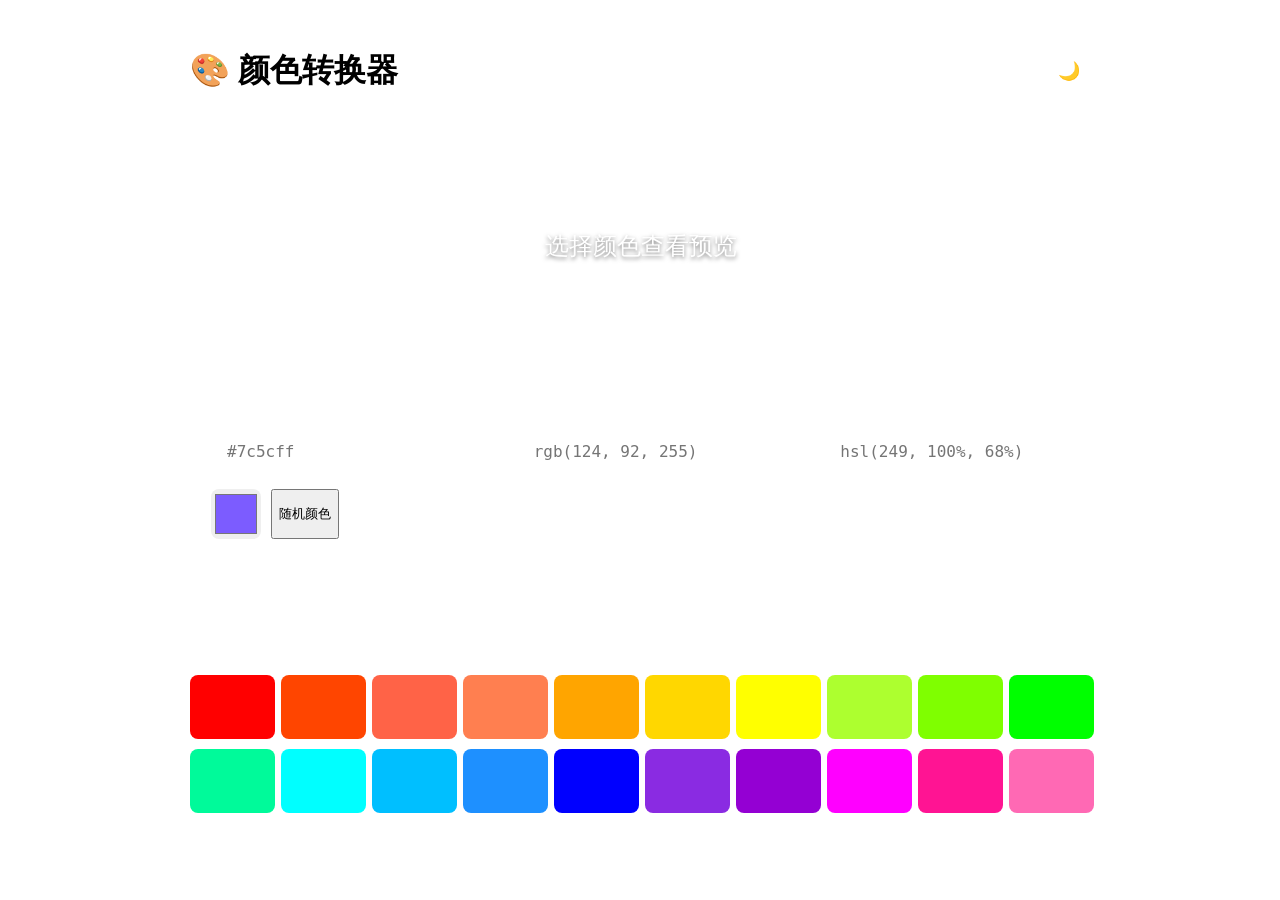
==== tools/color-converter.html @ f8dd2824 "Add files via upload" ====
<!-- tools/color-converter.html -->
<!DOCTYPE html>
<html lang="zh-CN">
<head>
    <meta charset="UTF-8">
    <meta name="viewport" content="width=device-width, initial-scale=1.0">
    <title>颜色转换器 - 实用工具箱</title>
    <link rel="stylesheet" href="../css/base.css">
    <style>
        .container {
            max-width: 900px;
            margin: 0 auto;
            padding: 20px;
        }
        
        .header {
            display: flex;
            justify-content: space-between;
            align-items: center;
            margin-bottom: 30px;
        }
        
        .color-preview {
            width: 100%;
            height: 200px;
            border-radius: 16px;
            margin-bottom: 30px;
            border: 1px solid var(--border);
            display: flex;
            align-items: center;
            justify-content: center;
            font-size: 1.5rem;
            color: white;
            text-shadow: 0 2px 4px rgba(0,0,0,0.5);
        }
        
        .color-inputs {
            display: grid;
            grid-template-columns: repeat(auto-fit, minmax(200px, 1fr));
            gap: 20px;
            margin-bottom: 30px;
        }
        
        .input-group {
            background: var(--bg-card);
            border: 1px solid var(--border);
            border-radius: 12px;
            padding: 20px;
        }
        
        .input-label {
            display: block;
            margin-bottom: 10px;
            color: var(--text-secondary);
            font-weight: 500;
        }
        
        .color-input {
            width: 100%;
            padding: 12px 15px;
            background: var(--bg-secondary);
            border: 1px solid var(--border);
            border-radius: 8px;
            color: var(--text-primary);
            font-size: 16px;
            font-family: monospace;
            outline: none;
        }
        
        .color-input:focus {
            border-color: var(--accent);
        }
        
        .color-picker-wrapper {
            display: flex;
            gap: 10px;
            margin-top: 15px;
        }
        
        .color-picker {
            width: 50px;
            height: 50px;
            border: none;
            border-radius: 8px;
            cursor: pointer;
        }
        
        .presets {
            margin-bottom: 30px;
        }
        
        .preset-title {
            font-size: 1.2rem;
            color: var(--text-primary);
            margin-bottom: 15px;
        }
        
        .preset-grid {
            display: grid;
            grid-template-columns: repeat(auto-fill, minmax(80px, 1fr));
            gap: 10px;
        }
        
        .preset-color {
            width: 100%;
            height: 60px;
            border-radius: 8px;
            cursor: pointer;
            border: 2px solid transparent;
            transition: transform 0.2s;
        }
        
        .preset-color:hover {
            transform: scale(1.05);
            border-color: var(--accent);
        }
        
        .copy-buttons {
            display: flex;
            gap: 10px;
            margin-top: 20px;
            flex-wrap: wrap;
        }
        
        .copy-btn {
            flex: 1;
            min-width: 120px;
            padding: 12px;
            border: 1px solid var(--border);
            border-radius: 10px;
            background: var(--bg-secondary);
            color: var(--text-primary);
            font-size: 14px;
            cursor: pointer;
            transition: all 0.2s;
        }
        
        .copy-btn:hover {
            border-color: var(--accent);
            background: var(--accent-light);
        }
    </style>
</head>
<body>
    <div class="container">
        <div class="header">
            <h1>🎨 颜色转换器</h1>
            <button class="tool-btn" onclick="toggleTheme()">🌙</button>
        </div>
        
        <div class="color-preview" id="colorPreview">
            <span id="previewText">选择颜色查看预览</span>
        </div>
        
        <div class="color-inputs">
            <div class="input-group">
                <label class="input-label">HEX 颜色值</label>
                <input type="text" class="color-input" id="hexInput" placeholder="#7c5cff" oninput="updateFromHex()">
                <div class="color-picker-wrapper">
                    <input type="color" class="color-picker" id="colorPicker" value="#7c5cff" oninput="updateFromPicker()">
                    <button class="action-btn" onclick="randomColor()">随机颜色</button>
                </div>
            </div>
            
            <div class="input-group">
                <label class="input-label">RGB 颜色值</label>
                <input type="text" class="color-input" id="rgbInput" placeholder="rgb(124, 92, 255)" oninput="updateFromRgb()">
                <div style="margin-top: 10px; color: var(--text-muted); font-size: 14px;">
                    格式: rgb(红, 绿, 蓝) 或 rgba(红, 绿, 蓝, 透明度)
                </div>
            </div>
            
            <div class="input-group">
                <label class="input-label">HSL 颜色值</label>
                <input type="text" class="color-input" id="hslInput" placeholder="hsl(249, 100%, 68%)" oninput="updateFromHsl()">
                <div style="margin-top: 10px; color: var(--text-muted); font-size: 14px;">
                    格式: hsl(色相, 饱和度%, 亮度%)
                </div>
            </div>
        </div>
        
        <div class="copy-buttons">
            <button class="copy-btn" onclick="copyColor('hex')">复制 HEX</button>
            <button class="copy-btn" onclick="copyColor('rgb')">复制 RGB</button>
            <button class="copy-btn" onclick="copyColor('hsl')">复制 HSL</button>
        </div>
        
        <div class="presets">
            <div class="preset-title">常用颜色</div>
            <div class="preset-grid" id="presetGrid"></div>
        </div>
    </div>
    
    <script>
        // 预设颜色
        const presetColors = [
            '#FF0000', '#FF4500', '#FF6347', '#FF7F50', '#FFA500',
            '#FFD700', '#FFFF00', '#ADFF2F', '#7FFF00', '#00FF00',
            '#00FA9A', '#00FFFF', '#00BFFF', '#1E90FF', '#0000FF',
            '#8A2BE2', '#9400D3', '#FF00FF', '#FF1493', '#FF69B4'
        ];
        
        let currentColor = {
            hex: '#7c5cff',
            r: 124,
            g: 92,
            b: 255,
            h: 249,
            s: 100,
            l: 68
        };
        
        // 初始化预设颜色
        function initPresets() {
            const grid = document.getElementById('presetGrid');
            grid.innerHTML = presetColors.map(color => 
                `<div class="preset-color" style="background-color: ${color}" 
                      onclick="selectPreset('${color}')" title="${color}"></div>`
            ).join('');
        }
        
        // 选择预设颜色
        function selectPreset(hex) {
            document.getElementById('hexInput').value = hex;
            updateFromHex();
        }
        
        // 从HEX更新
        function updateFromHex() {
            let hex = document.getElementById('hexInput').value.trim();
            
            // 自动补全#
            if (hex && !hex.startsWith('#')) {
                hex = '#' + hex;
            }
            
            // 验证HEX格式
            if (/^#[0-9A-Fa-f]{6}$/.test(hex)) {
                currentColor.hex = hex;
                const rgb = hexToRgb(hex);
                currentColor.r = rgb.r;
                currentColor.g = rgb.g;
                currentColor.b = rgb.b;
                
                const hsl = rgbToHsl(rgb.r, rgb.g, rgb.b);
                currentColor.h = hsl.h;
                currentColor.s = hsl.s;
                currentColor.l = hsl.l;
                
                updateAllInputs();
                updatePreview();
                document.getElementById('colorPicker').value = hex;
            }
        }
        
        // 从RGB更新
        function updateFromRgb() {
            const rgbStr = document.getElementById('rgbInput').value.trim();
            const rgbMatch = rgbStr.match(/rgba?\((\d{1,3}),\s*(\d{1,3}),\s*(\d{1,3})/);
            
            if (rgbMatch) {
                const r = parseInt(rgbMatch[1]);
                const g = parseInt(rgbMatch[2]);
                const b = parseInt(rgbMatch[3]);
                
                if (r <= 255 && g <= 255 && b <= 255) {
                    currentColor.r = r;
                    currentColor.g = g;
                    currentColor.b = b;
                    
                    const hex = rgbToHex(r, g, b);
                    currentColor.hex = hex;
                    
                    const hsl = rgbToHsl(r, g, b);
                    currentColor.h = hsl.h;
                    currentColor.s = hsl.s;
                    currentColor.l = hsl.l;
                    
                    updateAllInputs();
                    updatePreview();
                    document.getElementById('colorPicker').value = hex;
                }
            }
        }
        
        // 从HSL更新
        function updateFromHsl() {
            const hslStr = document.getElementById('hslInput').value.trim();
            const hslMatch = hslStr.match(/hsl\((\d{1,3}),\s*(\d{1,3})%,\s*(\d{1,3})%\)/);
            
            if (hslMatch) {
                const h = parseInt(hslMatch[1]);
                const s = parseInt(hslMatch[2]);
                const l = parseInt(hslMatch[3]);
                
                if (h <= 360 && s <= 100 && l <= 100) {
                    currentColor.h = h;
                    currentColor.s = s;
                    currentColor.l = l;
                    
                    const rgb = hslToRgb(h, s, l);
                    currentColor.r = rgb.r;
                    currentColor.g = rgb.g;
                    currentColor.b = rgb.b;
                    
                    const hex = rgbToHex(rgb.r, rgb.g, rgb.b);
                    currentColor.hex = hex;
                    
                    updateAllInputs();
                    updatePreview();
                    document.getElementById('colorPicker').value = hex;
                }
            }
        }
        
        // 从颜色选择器更新
        function updateFromPicker() {
            const hex = document.getElementById('colorPicker').value;
            document.getElementById('hexInput').value = hex;
            updateFromHex();
        }
        
        // 更新所有输入框
        function updateAllInputs() {
            document.getElementById('hexInput').value = currentColor.hex;
            document.getElementById('rgbInput').value = `rgb(${currentColor.r}, ${currentColor.g}, ${currentColor.b})`;
            document.getElementById('hslInput').value = `hsl(${currentColor.h}, ${currentColor.s}%, ${currentColor.l}%)`;
        }
        
        // 更新预览
        function updatePreview() {
            const preview = document.getElementById('colorPreview');
            const previewText = document.getElementById('previewText');
            
            preview.style.backgroundColor = currentColor.hex;
            previewText.textContent = currentColor.hex;
            
            // 根据背景色亮度调整文字颜色
            const brightness = (currentColor.r * 299 + currentColor.g * 587 + currentColor.b * 114) / 1000;
            previewText.style.color = brightness > 128 ? '#000000' : '#ffffff';
        }
        
        // 随机颜色
        function randomColor() {
            const hex = '#' + Math.floor(Math.random() * 16777215).toString(16).padStart(6, '0');
            document.getElementById('hexInput').value = hex;
            updateFromHex();
        }
        
        // 复制颜色值
        function copyColor(format) {
            let value;
            switch (format) {
                case 'hex':
                    value = currentColor.hex;
                    break;
                case 'rgb':
                    value = `rgb(${currentColor.r}, ${currentColor.g}, ${currentColor.b})`;
                    break;
                case 'hsl':
                    value = `hsl(${currentColor.h}, ${currentColor.s}%, ${currentColor.l}%)`;
                    break;
            }
            
            navigator.clipboard.writeText(value).then(() => {
                alert(`已复制: ${value}`);
            }).catch(err => {
                alert('复制失败: ' + err.message);
            });
        }
        
        // 颜色转换函数
        function hexToRgb(hex) {
            const result = /^#?([a-f\d]{2})([a-f\d]{2})([a-f\d]{2})$/i.exec(hex);
            return result ? {
                r: parseInt(result[1], 16),
                g: parseInt(result[2], 16),
                b: parseInt(result[3], 16)
            } : null;
        }
        
        function rgbToHex(r, g, b) {
            return '#' + [r, g, b].map(x => {
                const hex = x.toString(16);
                return hex.length === 1 ? '0' + hex : hex;
            }).join('');
        }
        
        function rgbToHsl(r, g, b) {
            r /= 255;
            g /= 255;
            b /= 255;
            
            const max = Math.max(r, g, b);
            const min = Math.min(r, g, b);
            let h, s, l = (max + min) / 2;
            
            if (max === min) {
                h = s = 0;
            } else {
                const d = max - min;
                s = l > 0.5 ? d / (2 - max - min) : d / (max + min);
                
                switch (max) {
                    case r: h = ((g - b) / d + (g < b ? 6 : 0)) / 6; break;
                    case g: h = ((b - r) / d + 2) / 6; break;
                    case b: h = ((r - g) / d + 4) / 6; break;
                }
            }
            
            return {
                h: Math.round(h * 360),
                s: Math.round(s * 100),
                l: Math.round(l * 100)
            };
        }
        
        function hslToRgb(h, s, l) {
            h /= 360;
            s /= 100;
            l /= 100;
            
            let r, g, b;
            
            if (s === 0) {
                r = g = b = l;
            } else {
                const hue2rgb = (p, q, t) => {
                    if (t < 0) t += 1;
                    if (t > 1) t -= 1;
                    if (t < 1/6) return p + (q - p) * 6 * t;
                    if (t < 1/2) return q;
                    if (t < 2/3) return p + (q - p) * (2/3 - t) * 6;
                    return p;
                };
                
                const q = l < 0.5 ? l * (1 + s) : l + s - l * s;
                const p = 2 * l - q;
                
                r = hue2rgb(p, q, h + 1/3);
                g = hue2rgb(p, q, h);
                b = hue2rgb(p, q, h - 1/3);
            }
            
            return {
                r: Math.round(r * 255),
                g: Math.round(g * 255),
                b: Math.round(b * 255)
            };
        }
        
        // 主题切换
        let isDark = true;
        
        function setTheme(light) {
            isDark = !light;
            document.documentElement.classList.toggle('light', light);
            document.querySelector('.tool-btn').textContent = light ? '☀️' : '🌙';
            localStorage.setItem('theme', light ? 'light' : 'dark');
        }
        
        function toggleTheme() {
            setTheme(isDark);
        }
        
        // 初始化
        initPresets();
        updateFromHex();
        
        const savedTheme = localStorage.getItem('theme');
        if (savedTheme === 'light') setTheme(true);
    </script>
</body>
</html>
---- css/base.css ----
/* css/base.css - 所有工具共享的基础样式 */
:root {
    --bg-primary: #0f0f1a;
    --bg-secondary: rgba(255,255,255,0.05);
    --bg-card: rgba(255,255,255,0.06);
    --border: rgba(255,255,255,0.1);
    --text-primary: #fff;
    --text-secondary: rgba(255,255,255,0.7);
    --text-muted: rgba(255,255,255,0.4);
    --accent: #7c5cff;
    --accent-light: rgba(124, 92, 255, 0.2);
    --danger: #ff6b6b;
    --warning: #ffa726;
    --success: #66bb6a;
    --info: #42a5f5;
}

:root.light {
    --bg-primary: #f0f2f5;
    --bg-secondary: rgba(0,0,0,0.04);
    --bg-card: rgba(255,255,255,0.95);
    --border: rgba(0,0,0,0.08);
    --text-primary: #1a1a2e;
    --text-secondary: rgba(0,0,0,0.65);
    --text-muted: rgba(0,0,0,0.35);
    --accent: #6c4cff;
    --accent-light: rgba(108, 76, 255, 0.1);
}

/* 通用组件样式 */
.tool-card {
    background: var(--bg-card);
    border: 1px solid var(--border);
    border-radius: 16px;
    padding: 24px;
    transition: border-color 0.2s, transform 0.2s;
}

.tool-card:hover {
    border-color: rgba(124, 92, 255, 0.3);
    transform: translateY(-2px);
}

.tool-btn {
    width: 42px;
    height: 42px;
    border-radius: 12px;
    border: 1px solid var(--border);
    background: var(--bg-card);
    font-size: 18px;
    cursor: pointer;
    display: flex;
    align-items: center;
    justify-content: center;
    transition: transform 0.2s;
}

.tool-btn:hover { transform: scale(1.05); }

.input-field {
    width: 100%;
    padding: 14px 18px;
    background: var(--bg-secondary);
    border: 1px solid var(--border);
    border-radius: 12px;
    color: var(--text-primary);
    font-size: 15px;
    font-family: inherit;
    outline: none;
    transition: border-color 0.2s;
}

.input-field::placeholder { color: var(--text-muted); }
.input-field:focus { border-color: var(--accent); }

.primary-btn {
    padding: 12px 32px;
    border: none;
    border-radius: 12px;
    background: linear-gradient(135deg, #7c5cff, #6c4cff);
    color: white;
    font-size: 15px;
    font-family: inherit;
    font-weight: 500;
    cursor: pointer;
    transition: transform 0.2s, box-shadow 0.2s;
}

.primary-btn:hover {
    transform: translateY(-2px);
    box-shadow: 0 8px 25px rgba(124, 92, 255, 0.4);
}

.secondary-btn {
    padding: 12px 24px;
    border: 1px solid var(--border);
    border-radius: 10px;
    background: var(--bg-secondary);
    color: var(--text-primary);
    font-size: 14px;
    font-family: inherit;
    cursor: pointer;
}
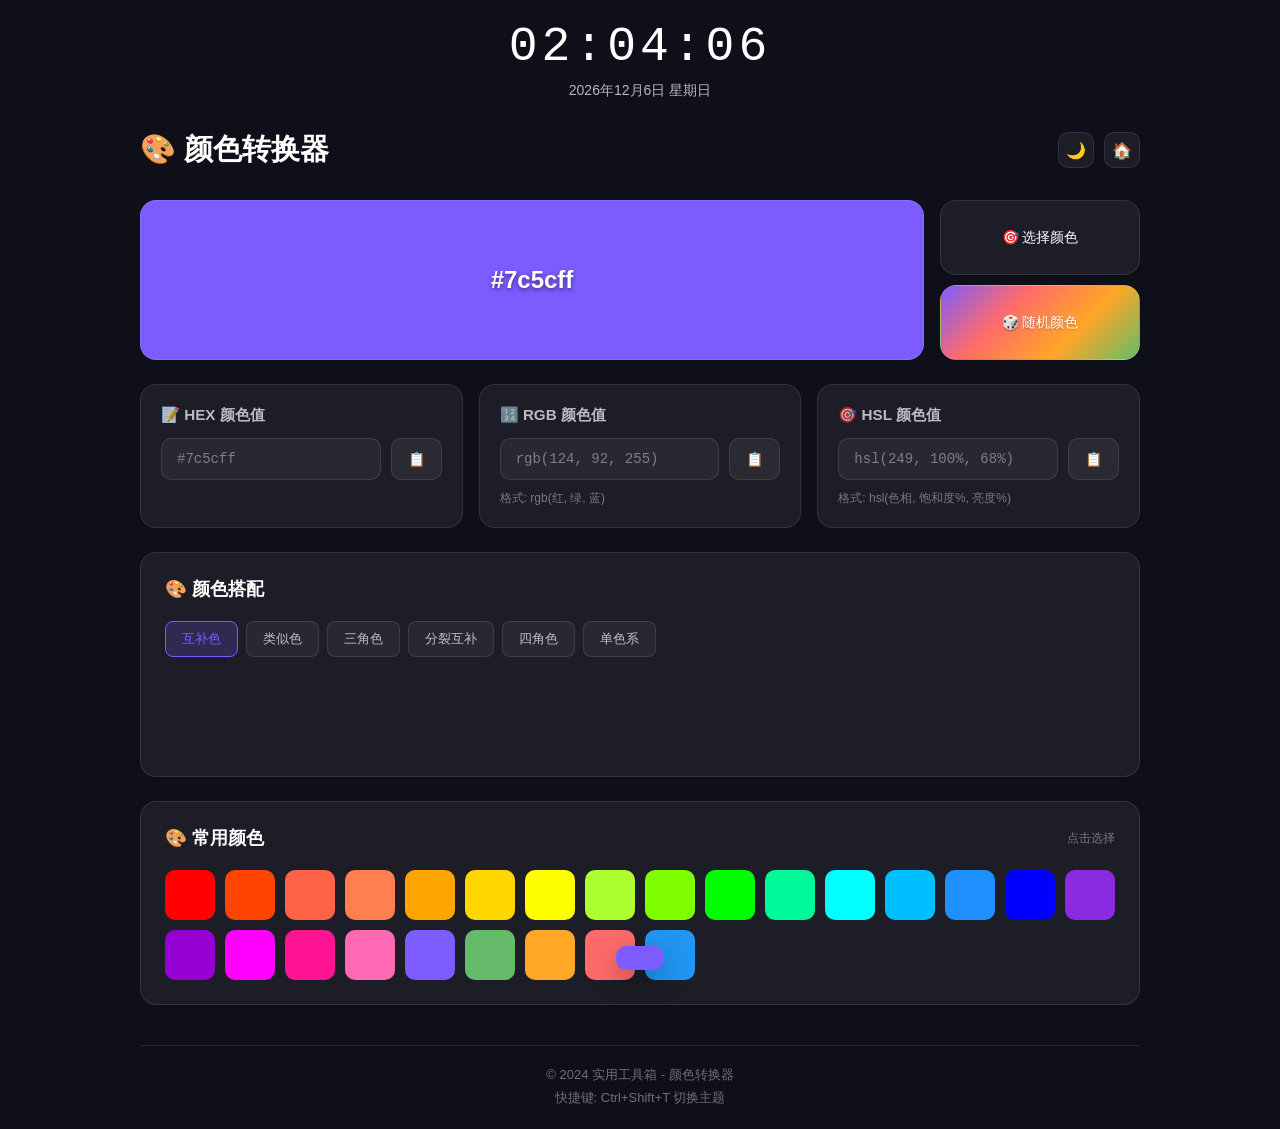
==== commit aa1ce757: "Update color-converter.html" ====
--- a/tools/color-converter.html
+++ b/tools/color-converter.html
@@ -7,12 +7,73 @@
     <title>颜色转换器 - 实用工具箱</title>
     <link rel="stylesheet" href="../css/base.css">
     <style>
+        * {
+            margin: 0;
+            padding: 0;
+            box-sizing: border-box;
+        }
+
+        :root {
+            --bg-primary: #0f0f1a;
+            --bg-secondary: rgba(255,255,255,0.05);
+            --bg-card: rgba(255,255,255,0.06);
+            --border: rgba(255,255,255,0.1);
+            --text-primary: #fff;
+            --text-secondary: rgba(255,255,255,0.7);
+            --text-muted: rgba(255,255,255,0.4);
+            --accent: #7c5cff;
+            --accent-light: rgba(124, 92, 255, 0.2);
+            --success: #66bb6a;
+            --warning: #ffa726;
+            --danger: #ff6b6b;
+        }
+
+        :root.light {
+            --bg-primary: #f0f2f5;
+            --bg-secondary: rgba(0,0,0,0.04);
+            --bg-card: rgba(255,255,255,0.95);
+            --border: rgba(0,0,0,0.08);
+            --text-primary: #1a1a2e;
+            --text-secondary: rgba(0,0,0,0.65);
+            --text-muted: rgba(0,0,0,0.35);
+            --accent: #6c4cff;
+            --accent-light: rgba(108, 76, 255, 0.1);
+        }
+
+        body {
+            font-family: -apple-system, BlinkMacSystemFont, "Segoe UI", Roboto, "PingFang SC", "Microsoft YaHei", sans-serif;
+            min-height: 100vh;
+            background: var(--bg-primary);
+            padding: 20px;
+            transition: background 0.3s;
+        }
+        
         .container {
-            max-width: 900px;
+            max-width: 1000px;
             margin: 0 auto;
-            padding: 20px;
-        }
-        
+        }
+        
+        /* 时钟区域 */
+        .clock-section {
+            text-align: center;
+            margin-bottom: 30px;
+        }
+        
+        .clock-time {
+            font-family: "SF Mono", "JetBrains Mono", Consolas, monospace;
+            font-size: 3rem;
+            font-weight: 300;
+            color: var(--text-primary);
+            letter-spacing: 4px;
+        }
+        
+        .clock-date {
+            font-size: 14px;
+            color: var(--text-secondary);
+            margin-top: 8px;
+        }
+        
+        /* 头部 */
         .header {
             display: flex;
             justify-content: space-between;
@@ -20,176 +81,552 @@
             margin-bottom: 30px;
         }
         
+        .header h1 {
+            font-size: 1.8rem;
+            font-weight: 700;
+            color: var(--text-primary);
+        }
+        
+        .header-actions {
+            display: flex;
+            gap: 10px;
+        }
+        
+        .tool-btn {
+            width: 36px;
+            height: 36px;
+            border-radius: 10px;
+            border: 1px solid var(--border);
+            background: var(--bg-card);
+            color: var(--text-primary);
+            font-size: 16px;
+            cursor: pointer;
+            display: flex;
+            align-items: center;
+            justify-content: center;
+            transition: all 0.2s;
+            text-decoration: none;
+        }
+        
+        .tool-btn:hover {
+            border-color: var(--accent);
+            transform: translateY(-1px);
+        }
+        
+        /* 颜色预览区域 */
+        .preview-section {
+            display: grid;
+            grid-template-columns: 1fr 200px;
+            gap: 16px;
+            margin-bottom: 24px;
+        }
+        
         .color-preview {
             width: 100%;
-            height: 200px;
+            height: 160px;
             border-radius: 16px;
-            margin-bottom: 30px;
             border: 1px solid var(--border);
             display: flex;
             align-items: center;
             justify-content: center;
+            transition: all 0.3s;
+        }
+        
+        .preview-text {
             font-size: 1.5rem;
+            font-weight: 600;
             color: white;
             text-shadow: 0 2px 4px rgba(0,0,0,0.5);
         }
         
+        .preview-actions {
+            display: flex;
+            flex-direction: column;
+            gap: 10px;
+        }
+        
+        .action-card {
+            flex: 1;
+            background: var(--bg-card);
+            border: 1px solid var(--border);
+            border-radius: 16px;
+            display: flex;
+            align-items: center;
+            justify-content: center;
+            cursor: pointer;
+            transition: all 0.2s;
+            font-size: 14px;
+            font-weight: 500;
+            color: var(--text-primary);
+        }
+        
+        .action-card:hover {
+            border-color: var(--accent);
+            background: var(--accent-light);
+            transform: translateY(-1px);
+        }
+        
+        .color-picker-card {
+            position: relative;
+            overflow: hidden;
+        }
+        
+        .color-picker-card input[type="color"] {
+            position: absolute;
+            width: 100%;
+            height: 100%;
+            opacity: 0;
+            cursor: pointer;
+        }
+        
+        .random-card {
+            background: linear-gradient(135deg, #7c5cff, #ff6b6b, #ffa726, #66bb6a);
+            color: white;
+            text-shadow: 0 1px 2px rgba(0,0,0,0.3);
+        }
+        
+        /* 颜色输入区 */
         .color-inputs {
             display: grid;
-            grid-template-columns: repeat(auto-fit, minmax(200px, 1fr));
-            gap: 20px;
-            margin-bottom: 30px;
+            grid-template-columns: repeat(3, 1fr);
+            gap: 16px;
+            margin-bottom: 24px;
         }
         
         .input-group {
             background: var(--bg-card);
             border: 1px solid var(--border);
-            border-radius: 12px;
+            border-radius: 16px;
             padding: 20px;
         }
         
         .input-label {
-            display: block;
-            margin-bottom: 10px;
+            display: flex;
+            align-items: center;
+            gap: 8px;
+            margin-bottom: 12px;
             color: var(--text-secondary);
-            font-weight: 500;
+            font-weight: 600;
+            font-size: 0.95rem;
+        }
+        
+        .input-row {
+            display: flex;
+            gap: 10px;
         }
         
         .color-input {
-            width: 100%;
+            flex: 1;
             padding: 12px 15px;
             background: var(--bg-secondary);
             border: 1px solid var(--border);
-            border-radius: 8px;
+            border-radius: 10px;
             color: var(--text-primary);
-            font-size: 16px;
-            font-family: monospace;
+            font-size: 14px;
+            font-family: "SF Mono", "JetBrains Mono", Consolas, monospace;
             outline: none;
+            transition: border-color 0.2s;
         }
         
         .color-input:focus {
             border-color: var(--accent);
         }
         
-        .color-picker-wrapper {
-            display: flex;
-            gap: 10px;
-            margin-top: 15px;
-        }
-        
-        .color-picker {
-            width: 50px;
-            height: 50px;
-            border: none;
-            border-radius: 8px;
-            cursor: pointer;
-        }
-        
-        .presets {
-            margin-bottom: 30px;
-        }
-        
-        .preset-title {
-            font-size: 1.2rem;
-            color: var(--text-primary);
-            margin-bottom: 15px;
-        }
-        
-        .preset-grid {
-            display: grid;
-            grid-template-columns: repeat(auto-fill, minmax(80px, 1fr));
-            gap: 10px;
-        }
-        
-        .preset-color {
-            width: 100%;
-            height: 60px;
-            border-radius: 8px;
-            cursor: pointer;
-            border: 2px solid transparent;
-            transition: transform 0.2s;
-        }
-        
-        .preset-color:hover {
-            transform: scale(1.05);
-            border-color: var(--accent);
-        }
-        
-        .copy-buttons {
-            display: flex;
-            gap: 10px;
-            margin-top: 20px;
-            flex-wrap: wrap;
+        .color-input::placeholder {
+            color: var(--text-muted);
         }
         
         .copy-btn {
-            flex: 1;
-            min-width: 120px;
-            padding: 12px;
+            padding: 12px 16px;
+            border-radius: 10px;
             border: 1px solid var(--border);
-            border-radius: 10px;
-            background: var(--bg-secondary);
+            background: var(--bg-card);
             color: var(--text-primary);
             font-size: 14px;
             cursor: pointer;
             transition: all 0.2s;
+            white-space: nowrap;
+            display: flex;
+            align-items: center;
+            gap: 6px;
         }
         
         .copy-btn:hover {
             border-color: var(--accent);
             background: var(--accent-light);
+        }
+        
+        .copy-btn.copied {
+            border-color: var(--success);
+            background: rgba(102, 187, 106, 0.2);
+            color: var(--success);
+        }
+        
+        .input-hint {
+            margin-top: 10px;
+            color: var(--text-muted);
+            font-size: 12px;
+        }
+        
+        /* 颜色搭配区域 */
+        .harmony-section {
+            background: var(--bg-card);
+            border: 1px solid var(--border);
+            border-radius: 16px;
+            padding: 24px;
+            margin-bottom: 24px;
+        }
+        
+        .harmony-header {
+            display: flex;
+            justify-content: space-between;
+            align-items: center;
+            margin-bottom: 20px;
+        }
+        
+        .harmony-title {
+            font-size: 1.1rem;
+            font-weight: 600;
+            color: var(--text-primary);
+            display: flex;
+            align-items: center;
+            gap: 8px;
+        }
+        
+        .harmony-tabs {
+            display: flex;
+            gap: 8px;
+            flex-wrap: wrap;
+        }
+        
+        .harmony-tab {
+            padding: 8px 16px;
+            border-radius: 8px;
+            border: 1px solid var(--border);
+            background: var(--bg-secondary);
+            color: var(--text-secondary);
+            font-size: 13px;
+            cursor: pointer;
+            transition: all 0.2s;
+        }
+        
+        .harmony-tab:hover {
+            border-color: var(--accent);
+        }
+        
+        .harmony-tab.active {
+            border-color: var(--accent);
+            background: var(--accent-light);
+            color: var(--accent);
+        }
+        
+        .harmony-preview {
+            display: flex;
+            border-radius: 12px;
+            overflow: hidden;
+            height: 80px;
+            margin-bottom: 15px;
+        }
+        
+        .harmony-color {
+            flex: 1;
+            display: flex;
+            align-items: center;
+            justify-content: center;
+            font-size: 12px;
+            font-weight: 600;
+            color: white;
+            text-shadow: 0 1px 2px rgba(0,0,0,0.5);
+            cursor: pointer;
+            transition: all 0.2s;
+            position: relative;
+        }
+        
+        .harmony-color:hover {
+            flex: 1.2;
+        }
+        
+        .harmony-color::after {
+            content: '点击使用';
+            position: absolute;
+            bottom: 5px;
+            font-size: 10px;
+            opacity: 0;
+            transition: opacity 0.2s;
+        }
+        
+        .harmony-color:hover::after {
+            opacity: 1;
+        }
+        
+        .harmony-info {
+            display: grid;
+            grid-template-columns: repeat(auto-fit, minmax(120px, 1fr));
+            gap: 10px;
+        }
+        
+        .harmony-item {
+            background: var(--bg-secondary);
+            border-radius: 8px;
+            padding: 10px;
+            text-align: center;
+            cursor: pointer;
+            transition: all 0.2s;
+        }
+        
+        .harmony-item:hover {
+            background: var(--accent-light);
+        }
+        
+        .harmony-item-color {
+            width: 30px;
+            height: 30px;
+            border-radius: 6px;
+            margin: 0 auto 8px;
+            border: 1px solid var(--border);
+        }
+        
+        .harmony-item-hex {
+            font-size: 12px;
+            font-family: monospace;
+            color: var(--text-primary);
+        }
+        
+        .harmony-item-name {
+            font-size: 11px;
+            color: var(--text-muted);
+            margin-top: 4px;
+        }
+        
+        /* 预设颜色 */
+        .presets-section {
+            background: var(--bg-card);
+            border: 1px solid var(--border);
+            border-radius: 16px;
+            padding: 24px;
+            margin-bottom: 24px;
+        }
+        
+        .presets-header {
+            display: flex;
+            justify-content: space-between;
+            align-items: center;
+            margin-bottom: 20px;
+        }
+        
+        .presets-title {
+            font-size: 1.1rem;
+            font-weight: 600;
+            color: var(--text-primary);
+            display: flex;
+            align-items: center;
+            gap: 8px;
+        }
+        
+        .preset-grid {
+            display: grid;
+            grid-template-columns: repeat(auto-fill, minmax(50px, 1fr));
+            gap: 10px;
+        }
+        
+        .preset-color {
+            width: 100%;
+            aspect-ratio: 1;
+            border-radius: 10px;
+            cursor: pointer;
+            border: 2px solid transparent;
+            transition: all 0.2s;
+        }
+        
+        .preset-color:hover {
+            transform: scale(1.1);
+            border-color: var(--accent);
+            box-shadow: 0 4px 12px rgba(0,0,0,0.3);
+        }
+        
+        /* 提示消息 */
+        .toast {
+            position: fixed;
+            bottom: 30px;
+            left: 50%;
+            transform: translateX(-50%) translateY(100px);
+            background: var(--accent);
+            color: white;
+            padding: 12px 24px;
+            border-radius: 10px;
+            font-size: 14px;
+            font-weight: 500;
+            box-shadow: 0 10px 30px rgba(0,0,0,0.3);
+            transition: transform 0.3s ease;
+            z-index: 1000;
+        }
+        
+        .toast.show {
+            transform: translateX(-50%) translateY(0);
+        }
+        
+        /* 页脚 */
+        .footer {
+            text-align: center;
+            margin-top: 40px;
+            padding-top: 20px;
+            border-top: 1px solid var(--border);
+            color: var(--text-muted);
+            font-size: 13px;
+        }
+        
+        /* 响应式 */
+        @media (max-width: 768px) {
+            body {
+                padding: 15px;
+            }
+            
+            .clock-time {
+                font-size: 2rem;
+            }
+            
+            .header h1 {
+                font-size: 1.4rem;
+            }
+            
+            .preview-section {
+                grid-template-columns: 1fr;
+            }
+            
+            .preview-actions {
+                flex-direction: row;
+            }
+            
+            .color-inputs {
+                grid-template-columns: 1fr;
+            }
+            
+            .harmony-tabs {
+                overflow-x: auto;
+                flex-wrap: nowrap;
+                padding-bottom: 5px;
+            }
+            
+            .harmony-tab {
+                white-space: nowrap;
+            }
+            
+            .preset-grid {
+                grid-template-columns: repeat(auto-fill, minmax(45px, 1fr));
+            }
+        }
+        
+        @media (max-width: 480px) {
+            .clock-time {
+                font-size: 1.8rem;
+            }
+            
+            .input-row {
+                flex-direction: column;
+            }
         }
     </style>
 </head>
 <body>
     <div class="container">
+        <!-- 时钟区域 -->
+        <div class="clock-section">
+            <div class="clock-time" id="clock">00:00:00</div>
+            <div class="clock-date" id="clockDate"></div>
+        </div>
+        
+        <!-- 头部 -->
         <div class="header">
             <h1>🎨 颜色转换器</h1>
-            <button class="tool-btn" onclick="toggleTheme()">🌙</button>
+            <div class="header-actions">
+                <button class="tool-btn" onclick="toggleTheme()" id="themeBtn" title="切换主题">🌙</button>
+                <a href="../index.html" class="tool-btn" title="返回首页">🏠</a>
+            </div>
         </div>
         
-        <div class="color-preview" id="colorPreview">
-            <span id="previewText">选择颜色查看预览</span>
-        </div>
-        
-        <div class="color-inputs">
-            <div class="input-group">
-                <label class="input-label">HEX 颜色值</label>
-                <input type="text" class="color-input" id="hexInput" placeholder="#7c5cff" oninput="updateFromHex()">
-                <div class="color-picker-wrapper">
-                    <input type="color" class="color-picker" id="colorPicker" value="#7c5cff" oninput="updateFromPicker()">
-                    <button class="action-btn" onclick="randomColor()">随机颜色</button>
+        <!-- 颜色预览 + 操作区 -->
+        <div class="preview-section">
+            <div class="color-preview" id="colorPreview" style="background-color: #7c5cff;">
+                <span class="preview-text" id="previewText">#7c5cff</span>
+            </div>
+            <div class="preview-actions">
+                <div class="action-card color-picker-card">
+                    🎯 选择颜色
+                    <input type="color" id="colorPicker" value="#7c5cff" oninput="updateFromPicker()">
                 </div>
-            </div>
-            
-            <div class="input-group">
-                <label class="input-label">RGB 颜色值</label>
-                <input type="text" class="color-input" id="rgbInput" placeholder="rgb(124, 92, 255)" oninput="updateFromRgb()">
-                <div style="margin-top: 10px; color: var(--text-muted); font-size: 14px;">
-                    格式: rgb(红, 绿, 蓝) 或 rgba(红, 绿, 蓝, 透明度)
-                </div>
-            </div>
-            
-            <div class="input-group">
-                <label class="input-label">HSL 颜色值</label>
-                <input type="text" class="color-input" id="hslInput" placeholder="hsl(249, 100%, 68%)" oninput="updateFromHsl()">
-                <div style="margin-top: 10px; color: var(--text-muted); font-size: 14px;">
-                    格式: hsl(色相, 饱和度%, 亮度%)
+                <div class="action-card random-card" onclick="randomColor()">
+                    🎲 随机颜色
                 </div>
             </div>
         </div>
         
-        <div class="copy-buttons">
-            <button class="copy-btn" onclick="copyColor('hex')">复制 HEX</button>
-            <button class="copy-btn" onclick="copyColor('rgb')">复制 RGB</button>
-            <button class="copy-btn" onclick="copyColor('hsl')">复制 HSL</button>
+        <!-- 颜色输入区 -->
+        <div class="color-inputs">
+            <!-- HEX 输入 -->
+            <div class="input-group">
+                <label class="input-label">📝 HEX 颜色值</label>
+                <div class="input-row">
+                    <input type="text" class="color-input" id="hexInput" placeholder="#7c5cff" oninput="updateFromHex()">
+                    <button class="copy-btn" onclick="copyColor('hex')">📋</button>
+                </div>
+            </div>
+            
+            <!-- RGB 输入 -->
+            <div class="input-group">
+                <label class="input-label">🔢 RGB 颜色值</label>
+                <div class="input-row">
+                    <input type="text" class="color-input" id="rgbInput" placeholder="rgb(124, 92, 255)" oninput="updateFromRgb()">
+                    <button class="copy-btn" onclick="copyColor('rgb')">📋</button>
+                </div>
+                <div class="input-hint">格式: rgb(红, 绿, 蓝)</div>
+            </div>
+            
+            <!-- HSL 输入 -->
+            <div class="input-group">
+                <label class="input-label">🎯 HSL 颜色值</label>
+                <div class="input-row">
+                    <input type="text" class="color-input" id="hslInput" placeholder="hsl(249, 100%, 68%)" oninput="updateFromHsl()">
+                    <button class="copy-btn" onclick="copyColor('hsl')">📋</button>
+                </div>
+                <div class="input-hint">格式: hsl(色相, 饱和度%, 亮度%)</div>
+            </div>
         </div>
         
-        <div class="presets">
-            <div class="preset-title">常用颜色</div>
+        <!-- 颜色搭配 -->
+        <div class="harmony-section">
+            <div class="harmony-header">
+                <div class="harmony-title">🎨 颜色搭配</div>
+            </div>
+            <div class="harmony-tabs">
+                <button class="harmony-tab active" onclick="setHarmony('complementary')">互补色</button>
+                <button class="harmony-tab" onclick="setHarmony('analogous')">类似色</button>
+                <button class="harmony-tab" onclick="setHarmony('triadic')">三角色</button>
+                <button class="harmony-tab" onclick="setHarmony('split')">分裂互补</button>
+                <button class="harmony-tab" onclick="setHarmony('tetradic')">四角色</button>
+                <button class="harmony-tab" onclick="setHarmony('monochromatic')">单色系</button>
+            </div>
+            <div class="harmony-preview" id="harmonyPreview"></div>
+            <div class="harmony-info" id="harmonyInfo"></div>
+        </div>
+        
+        <!-- 预设颜色 -->
+        <div class="presets-section">
+            <div class="presets-header">
+                <div class="presets-title">🎨 常用颜色</div>
+                <div style="font-size: 12px; color: var(--text-muted);">点击选择</div>
+            </div>
             <div class="preset-grid" id="presetGrid"></div>
         </div>
+        
+        <!-- 页脚 -->
+        <div class="footer">
+            <p>© 2024 实用工具箱 - 颜色转换器</p>
+            <p style="margin-top: 5px;">快捷键: Ctrl+Shift+T 切换主题</p>
+        </div>
     </div>
+    
+    <!-- 提示消息 -->
+    <div class="toast" id="toast"></div>
     
     <script>
         // 预设颜色
@@ -197,7 +634,8 @@
             '#FF0000', '#FF4500', '#FF6347', '#FF7F50', '#FFA500',
             '#FFD700', '#FFFF00', '#ADFF2F', '#7FFF00', '#00FF00',
             '#00FA9A', '#00FFFF', '#00BFFF', '#1E90FF', '#0000FF',
-            '#8A2BE2', '#9400D3', '#FF00FF', '#FF1493', '#FF69B4'
+            '#8A2BE2', '#9400D3', '#FF00FF', '#FF1493', '#FF69B4',
+            '#7c5cff', '#66bb6a', '#ffa726', '#ff6b6b', '#2196F3'
         ];
         
         let currentColor = {
@@ -210,6 +648,23 @@
             l: 68
         };
         
+        let currentHarmony = 'complementary';
+        
+        // 时钟功能
+        function updateClock() {
+            const now = new Date();
+            const h = String(now.getHours()).padStart(2, '0');
+            const m = String(now.getMinutes()).padStart(2, '0');
+            const s = String(now.getSeconds()).padStart(2, '0');
+            document.getElementById('clock').textContent = `${h}:${m}:${s}`;
+            
+            const weekDays = ['星期日', '星期一', '星期二', '星期三', '星期四', '星期五', '星期六'];
+            const y = now.getFullYear();
+            const mo = now.getMonth() + 1;
+            const d = now.getDate();
+            document.getElementById('clockDate').textContent = `${y}年${mo}月${d}日 ${weekDays[now.getDay()]}`;
+        }
+        
         // 初始化预设颜色
         function initPresets() {
             const grid = document.getElementById('presetGrid');
@@ -223,18 +678,17 @@
         function selectPreset(hex) {
             document.getElementById('hexInput').value = hex;
             updateFromHex();
+            showToast('✅ 已选择颜色: ' + hex);
         }
         
         // 从HEX更新
         function updateFromHex() {
             let hex = document.getElementById('hexInput').value.trim();
             
-            // 自动补全#
             if (hex && !hex.startsWith('#')) {
                 hex = '#' + hex;
             }
             
-            // 验证HEX格式
             if (/^#[0-9A-Fa-f]{6}$/.test(hex)) {
                 currentColor.hex = hex;
                 const rgb = hexToRgb(hex);
@@ -249,6 +703,7 @@
                 
                 updateAllInputs();
                 updatePreview();
+                updateHarmony();
                 document.getElementById('colorPicker').value = hex;
             }
         }
@@ -278,6 +733,7 @@
                     
                     updateAllInputs();
                     updatePreview();
+                    updateHarmony();
                     document.getElementById('colorPicker').value = hex;
                 }
             }
@@ -308,6 +764,7 @@
                     
                     updateAllInputs();
                     updatePreview();
+                    updateHarmony();
                     document.getElementById('colorPicker').value = hex;
                 }
             }
@@ -335,9 +792,110 @@
             preview.style.backgroundColor = currentColor.hex;
             previewText.textContent = currentColor.hex;
             
-            // 根据背景色亮度调整文字颜色
             const brightness = (currentColor.r * 299 + currentColor.g * 587 + currentColor.b * 114) / 1000;
             previewText.style.color = brightness > 128 ? '#000000' : '#ffffff';
+        }
+        
+        // 设置搭配方案
+        function setHarmony(type) {
+            currentHarmony = type;
+            
+            // 更新标签状态
+            document.querySelectorAll('.harmony-tab').forEach(tab => {
+                tab.classList.remove('active');
+            });
+            event.target.classList.add('active');
+            
+            updateHarmony();
+        }
+        
+        // 更新颜色搭配
+        function updateHarmony() {
+            const colors = getHarmonyColors(currentColor.h, currentColor.s, currentColor.l, currentHarmony);
+            
+            // 更新预览条
+            const preview = document.getElementById('harmonyPreview');
+            preview.innerHTML = colors.map(c => {
+                const hex = hslToHex(c.h, c.s, c.l);
+                return `<div class="harmony-color" style="background-color: ${hex}" 
+                            onclick="selectHarmonyColor('${hex}')"
+                            title="${hex}">${hex}</div>`;
+            }).join('');
+            
+            // 更新信息
+            const info = document.getElementById('harmonyInfo');
+            const names = getHarmonyNames(currentHarmony);
+            info.innerHTML = colors.map((c, i) => {
+                const hex = hslToHex(c.h, c.s, c.l);
+                return `<div class="harmony-item" onclick="selectHarmonyColor('${hex}')">
+                    <div class="harmony-item-color" style="background-color: ${hex}"></div>
+                    <div class="harmony-item-hex">${hex}</div>
+                    <div class="harmony-item-name">${names[i] || ''}</div>
+                </div>`;
+            }).join('');
+        }
+        
+        // 获取搭配颜色
+        function getHarmonyColors(h, s, l, type) {
+            const colors = [{ h, s, l }];
+            
+            switch (type) {
+                case 'complementary':
+                    colors.push({ h: (h + 180) % 360, s, l });
+                    break;
+                    
+                case 'analogous':
+                    colors.push({ h: (h + 30) % 360, s, l });
+                    colors.push({ h: (h + 60) % 360, s, l });
+                    colors.push({ h: (h - 30 + 360) % 360, s, l });
+                    colors.push({ h: (h - 60 + 360) % 360, s, l });
+                    break;
+                    
+                case 'triadic':
+                    colors.push({ h: (h + 120) % 360, s, l });
+                    colors.push({ h: (h + 240) % 360, s, l });
+                    break;
+                    
+                case 'split':
+                    colors.push({ h: (h + 150) % 360, s, l });
+                    colors.push({ h: (h + 210) % 360, s, l });
+                    break;
+                    
+                case 'tetradic':
+                    colors.push({ h: (h + 90) % 360, s, l });
+                    colors.push({ h: (h + 180) % 360, s, l });
+                    colors.push({ h: (h + 270) % 360, s, l });
+                    break;
+                    
+                case 'monochromatic':
+                    colors.push({ h, s, l: Math.min(l + 20, 100) });
+                    colors.push({ h, s, l: Math.min(l + 40, 100) });
+                    colors.push({ h, s, l: Math.max(l - 20, 0) });
+                    colors.push({ h, s, l: Math.max(l - 40, 0) });
+                    break;
+            }
+            
+            return colors;
+        }
+        
+        // 获取搭配名称
+        function getHarmonyNames(type) {
+            switch (type) {
+                case 'complementary': return ['主色', '互补色'];
+                case 'analogous': return ['主色', '类似色1', '类似色2', '类似色3', '类似色4'];
+                case 'triadic': return ['主色', '三角1', '三角2'];
+                case 'split': return ['主色', '分裂1', '分裂2'];
+                case 'tetradic': return ['主色', '四方1', '四方2', '四方3'];
+                case 'monochromatic': return ['主色', '亮色1', '亮色2', '暗色1', '暗色2'];
+                default: return [];
+            }
+        }
+        
+        // 选择搭配颜色
+        function selectHarmonyColor(hex) {
+            document.getElementById('hexInput').value = hex;
+            updateFromHex();
+            showToast('✅ 已选择: ' + hex);
         }
         
         // 随机颜色
@@ -345,28 +903,58 @@
             const hex = '#' + Math.floor(Math.random() * 16777215).toString(16).padStart(6, '0');
             document.getElementById('hexInput').value = hex;
             updateFromHex();
+            showToast('🎲 随机颜色: ' + hex);
         }
         
         // 复制颜色值
         function copyColor(format) {
             let value;
             switch (format) {
-                case 'hex':
-                    value = currentColor.hex;
-                    break;
-                case 'rgb':
-                    value = `rgb(${currentColor.r}, ${currentColor.g}, ${currentColor.b})`;
-                    break;
-                case 'hsl':
-                    value = `hsl(${currentColor.h}, ${currentColor.s}%, ${currentColor.l}%)`;
-                    break;
+                case 'hex': value = currentColor.hex; break;
+                case 'rgb': value = `rgb(${currentColor.r}, ${currentColor.g}, ${currentColor.b})`; break;
+                case 'hsl': value = `hsl(${currentColor.h}, ${currentColor.s}%, ${currentColor.l}%)`; break;
             }
             
             navigator.clipboard.writeText(value).then(() => {
-                alert(`已复制: ${value}`);
-            }).catch(err => {
-                alert('复制失败: ' + err.message);
+                showCopySuccess();
+                showToast('✅ 已复制: ' + value);
+            }).catch(() => {
+                const textArea = document.createElement('textarea');
+                textArea.value = value;
+                document.body.appendChild(textArea);
+                textArea.select();
+                document.execCommand('copy');
+                document.body.removeChild(textArea);
+                showCopySuccess();
+                showToast('✅ 已复制: ' + value);
             });
+            
+            function showCopySuccess() {
+                const btn = event.target.closest('.copy-btn');
+                btn.classList.add('copied');
+                btn.innerHTML = '✅';
+                setTimeout(() => {
+                    btn.classList.remove('copied');
+                    btn.innerHTML = '📋';
+                }, 1500);
+            }
+        }
+        
+        // HSL 转 HEX
+        function hslToHex(h, s, l) {
+            const rgb = hslToRgb(h, s, l);
+            return rgbToHex(rgb.r, rgb.g, rgb.b);
+        }
+        
+        // 显示提示消息
+        function showToast(message) {
+            const toast = document.getElementById('toast');
+            toast.textContent = message;
+            toast.classList.add('show');
+            
+            setTimeout(() => {
+                toast.classList.remove('show');
+            }, 2500);
         }
         
         // 颜色转换函数
@@ -455,7 +1043,11 @@
         function setTheme(light) {
             isDark = !light;
             document.documentElement.classList.toggle('light', light);
-            document.querySelector('.tool-btn').textContent = light ? '☀️' : '🌙';
+            const themeBtn = document.getElementById('themeBtn');
+            if (themeBtn) {
+                themeBtn.textContent = light ? '☀️' : '🌙';
+                themeBtn.title = light ? '切换到深色模式' : '切换到浅色模式';
+            }
             localStorage.setItem('theme', light ? 'light' : 'dark');
         }
         
@@ -464,11 +1056,23 @@
         }
         
         // 初始化
-        initPresets();
-        updateFromHex();
-        
-        const savedTheme = localStorage.getItem('theme');
-        if (savedTheme === 'light') setTheme(true);
+        document.addEventListener('DOMContentLoaded', function() {
+            updateClock();
+            setInterval(updateClock, 1000);
+            
+            initPresets();
+            updateFromHex();
+            
+            const savedTheme = localStorage.getItem('theme');
+            if (savedTheme === 'light') setTheme(true);
+            
+            document.addEventListener('keydown', function(e) {
+                if ((e.ctrlKey || e.metaKey) && e.shiftKey && e.key === 'T') {
+                    e.preventDefault();
+                    toggleTheme();
+                }
+            });
+        });
     </script>
 </body>
 </html>
